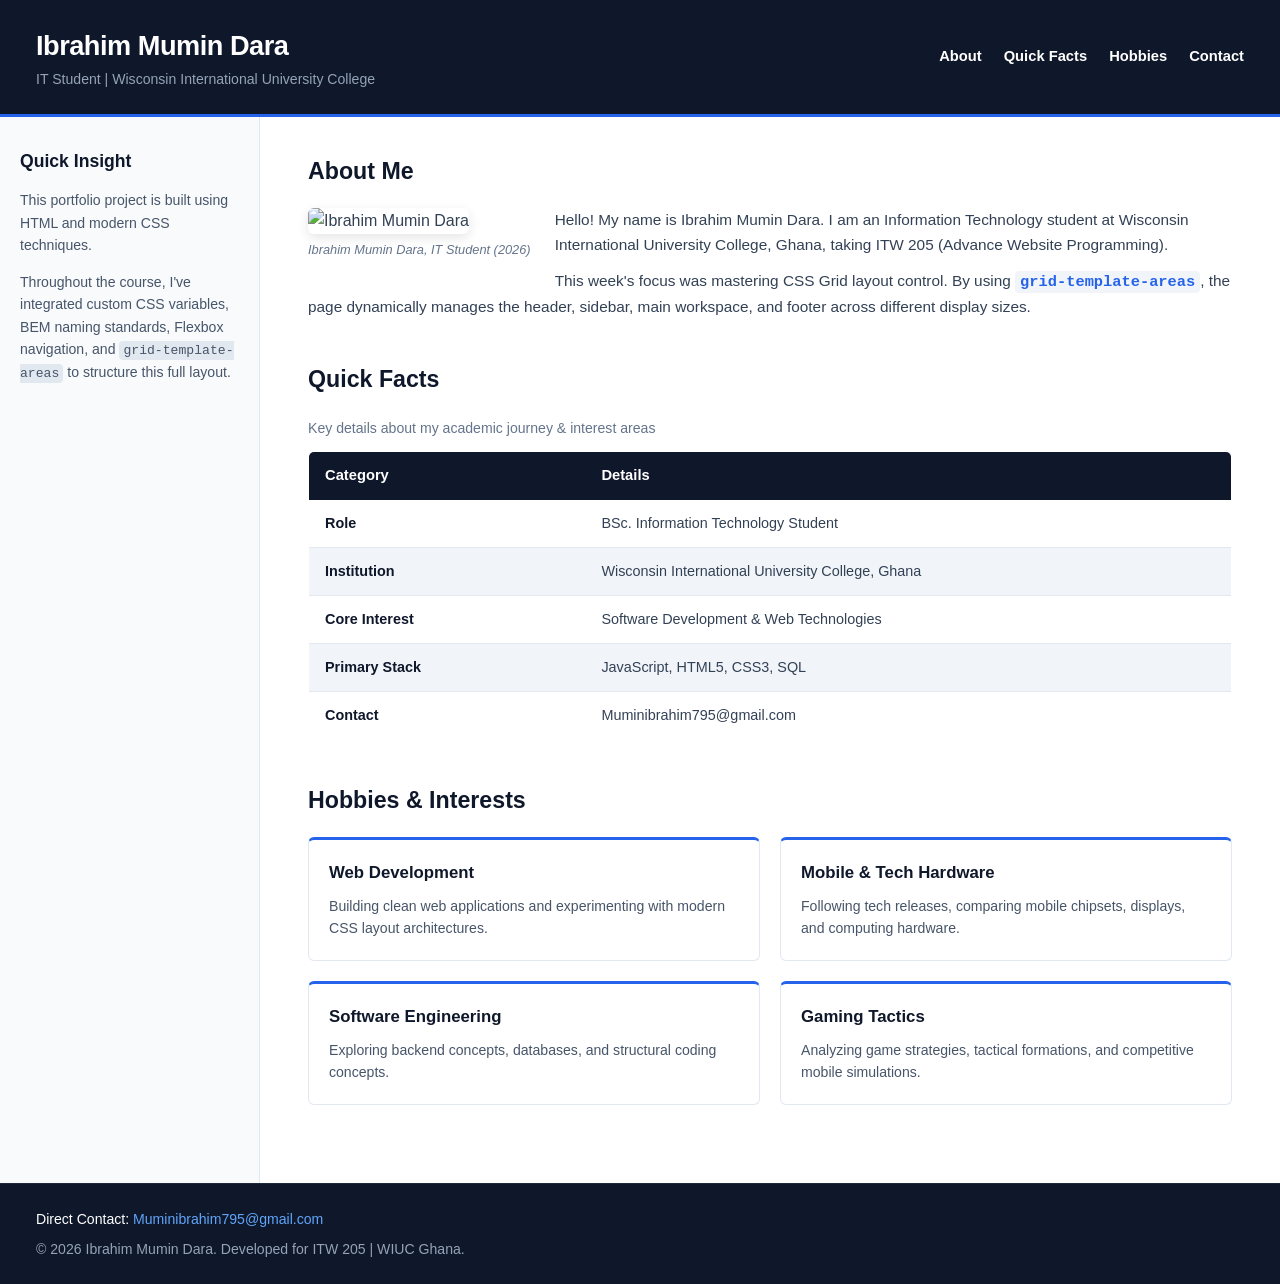
==== Assignment/index.html @ 05dba12e "Rename Assignment.html to index.html" ====
<!DOCTYPE html>
<html lang="en">
<head>
    <meta charset="UTF-8">
    <meta name="viewport" content="width=device-width, initial-scale=1.0">
    <title>Ibrahim Mumin Dara | IT Student Portfolio</title>
    <link rel="stylesheet" href="style.css">
</head>
<body>
    <div class="site-layout">
        <!-- HEADER -->
        <header class="header">
            <div class="header__brand">
                <h1 class="header__name">Ibrahim Mumin Dara</h1>
                <p class="header__tagline">IT Student | Wisconsin International University College</p>
            </div>
            <nav class="header__nav">
                <a href="#about" class="header__link">About</a>
                <a href="#quick-facts" class="header__link">Quick Facts</a>
                <a href="#hobbies" class="header__link">Hobbies</a>
                <a href="#contact" class="header__link">Contact</a>
            </nav>
        </header>

        <!-- SIDEBAR -->
        <aside class="sidebar">
            <div class="sidebar__box">
                <h2 class="sidebar__title">Quick Insight</h2>
                <p class="sidebar__content">
                    This portfolio project is built using HTML and modern CSS techniques.
                </p>
                <p class="sidebar__content">
                    Throughout the course, I've integrated custom CSS variables, BEM naming standards, Flexbox navigation, and <code>grid-template-areas</code> to structure this full layout.
                </p>
            </div>
        </aside>

        
        <main class="main">
            
            <section id="about" class="about-section">
                <h2 class="section-heading">About Me</h2>
                <div class="about-card">
                    <div class="about-card__image-wrapper">
                        <img src="profile.jpg" alt="Ibrahim Mumin Dara" class="about-card__image">
                        <span class="about-card__caption">Ibrahim Mumin Dara, IT Student (2026)</span>
                    </div>
                    <div class="about-card__bio">
                        <p>
                            Hello! My name is Ibrahim Mumin Dara. I am an Information Technology student at Wisconsin International University College, Ghana, taking ITW 205 (Advance Website Programming).
                        </p>
                        <p>
                            This week's focus was mastering CSS Grid layout control. By using <code>grid-template-areas</code>, the page dynamically manages the header, sidebar, main workspace, and footer across different display sizes.
                        </p>
                    </div>
                </div>
            </section>

            <!-- QUICK FACTS SECTION -->
            <section id="quick-facts" class="facts-section">
                <h2 class="section-heading">Quick Facts</h2>
                <p class="facts-section__intro">Key details about my academic journey & interest areas</p>
                
                <table class="profile-table">
                    <thead>
                        <tr class="profile-table__row profile-table__row--header">
                            <th class="profile-table__heading">Category</th>
                            <th class="profile-table__heading">Details</th>
                        </tr>
                    </thead>
                    <tbody>
                        <tr class="profile-table__row">
                            <td class="profile-table__cell profile-table__cell--bold">Role</td>
                            <td class="profile-table__cell">BSc. Information Technology Student</td>
                        </tr>
                        <tr class="profile-table__row">
                            <td class="profile-table__cell profile-table__cell--bold">Institution</td>
                            <td class="profile-table__cell">Wisconsin International University College, Ghana</td>
                        </tr>
                        <tr class="profile-table__row">
                            <td class="profile-table__cell profile-table__cell--bold">Core Interest</td>
                            <td class="profile-table__cell">Software Development & Web Technologies</td>
                        </tr>
                        <tr class="profile-table__row">
                            <td class="profile-table__cell profile-table__cell--bold">Primary Stack</td>
                            <td class="profile-table__cell">JavaScript, HTML5, CSS3, SQL</td>
                        </tr>
                        <tr class="profile-table__row">
                            <td class="profile-table__cell profile-table__cell--bold">Contact</td>
                            <td class="profile-table__cell">Muminibrahim795@gmail.com</td>
                        </tr>
                    </tbody>
                </table>
            </section>

            <!-- HOBBIES SECTION -->
            <section id="hobbies" class="hobbies-section">
                <h2 class="section-heading">Hobbies & Interests</h2>
                <div class="hobbies-grid">
                    <article class="hobby-card">
                        <h3 class="hobby-card__title">Web Development</h3>
                        <p class="hobby-card__desc">Building clean web applications and experimenting with modern CSS layout architectures.</p>
                    </article>

                    <article class="hobby-card">
                        <h3 class="hobby-card__title">Mobile & Tech Hardware</h3>
                        <p class="hobby-card__desc">Following tech releases, comparing mobile chipsets, displays, and computing hardware.</p>
                    </article>

                    <article class="hobby-card">
                        <h3 class="hobby-card__title">Software Engineering</h3>
                        <p class="hobby-card__desc">Exploring backend concepts, databases, and structural coding concepts.</p>
                    </article>

                    <article class="hobby-card">
                        <h3 class="hobby-card__title">Gaming Tactics</h3>
                        <p class="hobby-card__desc">Analyzing game strategies, tactical formations, and competitive mobile simulations.</p>
                    </article>
                </div>
            </section>
        </main>

        <!-- FOOTER -->
        <footer id="contact" class="footer">
            <p class="footer__contact">Direct Contact: <a href="mailto:Muminibrahim795@gmail.com" class="footer__email">Muminibrahim795@gmail.com</a></p>
            <p class="footer__copy">&copy; 2026 Ibrahim Mumin Dara. Developed for ITW 205 | WIUC Ghana.</p>
        </footer>
    </div>
</body>
</html>
---- Assignment/style.css ----
/* ==========================================================================
   1. Custom CSS Variables
   ========================================================================== */
:root {
  --primary-dark: #0f172a;
  --accent-blue: #2563eb;
  --accent-hover: #1d4ed8;
  --sidebar-bg: #f8fafc;
  --card-border: #e2e8f0;
  --text-main: #334155;
  --text-heading: #0f172a;
  --bg-table-alt: #f1f5f9;
  --radius-sm: 6px;
  --font-family: 'Segoe UI', Tahoma, Geneva, Verdana, sans-serif;
}

/* ==========================================================================
   2. Reset & General Setup
   ========================================================================== */
* {
  box-sizing: border-box;
  margin: 0;
  padding: 0;
}

body {
  font-family: var(--font-family);
  color: var(--text-main);
  line-height: 1.6;
  background-color: #ffffff;
}

/* ==========================================================================
   3. CSS Grid Page Layout (grid-template-areas)
   ========================================================================== */
.site-layout {
  display: grid;
  grid-template-columns: 260px 1fr;
  grid-template-rows: auto 1fr auto;
  grid-template-areas:
    "header header"
    "sidebar main"
    "footer footer";
  min-height: 100vh;
}

/* ==========================================================================
   4. Header Component (Flexbox)
   ========================================================================== */
.header {
  grid-area: header;
  background-color: var(--primary-dark);
  color: #ffffff;
  padding: 24px 36px;
  display: flex;
  justify-content: space-between;
  align-items: center;
  border-bottom: 3px solid var(--accent-blue);
}

.header__name {
  font-size: 1.7rem;
  letter-spacing: -0.5px;
  font-weight: 700;
}

.header__tagline {
  font-size: 0.88rem;
  color: #94a3b8;
}

.header__nav {
  display: flex;
  gap: 22px;
}

.header__link {
  color: #ffffff;
  text-decoration: none;
  font-weight: 600;
  font-size: 0.92rem;
  transition: color 0.2s ease;
}

.header__link:hover {
  color: #60a5fa;
}

/* ==========================================================================
   5. Sidebar Component
   ========================================================================== */
.sidebar {
  grid-area: sidebar;
  background-color: var(--sidebar-bg);
  padding: 30px 20px;
  border-right: 1px solid var(--card-border);
}

.sidebar__title {
  font-size: 1.1rem;
  color: var(--primary-dark);
  margin-bottom: 14px;
}

.sidebar__content {
  font-size: 0.88rem;
  margin-bottom: 14px;
  color: #475569;
}

.sidebar__content code {
  background-color: #e2e8f0;
  padding: 2px 4px;
  border-radius: 4px;
  font-size: 0.82rem;
}

/* ==========================================================================
   6. Main Content Component
   ========================================================================== */
.main {
  grid-area: main;
  padding: 36px 48px;
}

.section-heading {
  color: var(--primary-dark);
  font-size: 1.45rem;
  margin-bottom: 18px;
  position: relative;
}

.about-section, .facts-section, .hobbies-section {
  margin-bottom: 42px;
}

/* About Card Styling */
.about-card__image-wrapper {
  float: left;
  margin-right: 24px;
  margin-bottom: 12px;
}

.about-card__image {
  width: 170px;
  height: 225px;
  object-fit: cover;
  border-radius: var(--radius-sm);
  box-shadow: 0 4px 12px rgba(0, 0, 0, 0.1);
}

.about-card__caption {
  display: block;
  font-size: 0.8rem;
  color: #64748b;
  margin-top: 6px;
  font-style: italic;
}

.about-card__bio p {
  margin-bottom: 12px;
  font-size: 0.96rem;
}

.about-card__bio code {
  background-color: #f1f5f9;
  padding: 2px 5px;
  border-radius: 4px;
  color: var(--accent-blue);
  font-weight: 600;
}

/* Quick Facts Table Styling */
.facts-section__intro {
  font-size: 0.88rem;
  color: #64748b;
  margin-bottom: 12px;
}

.profile-table {
  width: 100%;
  border-collapse: collapse;
  background-color: #ffffff;
  border-radius: var(--radius-sm);
  overflow: hidden;
  border: 1px solid var(--card-border);
}

.profile-table__heading {
  background-color: var(--primary-dark);
  color: #ffffff;
  text-align: left;
  padding: 12px 16px;
  font-size: 0.92rem;
}

.profile-table__cell {
  padding: 12px 16px;
  border-bottom: 1px solid var(--card-border);
  font-size: 0.9rem;
}

.profile-table__cell--bold {
  font-weight: 600;
  color: var(--text-heading);
  width: 30%;
}

.profile-table__row:nth-child(even) {
  background-color: var(--bg-table-alt);
}

/* Hobbies Card Grid */
.hobbies-grid {
  display: grid;
  grid-template-columns: repeat(2, 1fr);
  gap: 20px;
}

.hobby-card {
  border: 1px solid var(--card-border);
  border-radius: var(--radius-sm);
  padding: 20px;
  background-color: #ffffff;
  border-top: 3px solid var(--accent-blue);
  transition: transform 0.2s ease, box-shadow 0.2s ease;
}

.hobby-card:hover {
  transform: translateY(-3px);
  box-shadow: 0 6px 16px rgba(0, 0, 0, 0.06);
}

.hobby-card__title {
  color: var(--primary-dark);
  font-size: 1.05rem;
  margin-bottom: 8px;
}

.hobby-card__desc {
  font-size: 0.88rem;
  color: #475569;
}

/* ==========================================================================
   7. Footer Component
   ========================================================================== */
.footer {
  grid-area: footer;
  background-color: var(--primary-dark);
  color: #94a3b8;
  padding: 24px 36px;
  font-size: 0.88rem;
  border-top: 1px solid #1e293b;
}

.footer__contact {
  margin-bottom: 8px;
  color: #ffffff;
}

.footer__email {
  color: #60a5fa;
  text-decoration: none;
}

.footer__email:hover {
  text-decoration: underline;
}

/* ==========================================================================
   8. Mobile Responsiveness
   ========================================================================== */
@media (max-width: 768px) {
  .site-layout {
    grid-template-columns: 1fr;
    grid-template-areas:
      "header"
      "sidebar"
      "main"
      "footer";
  }

  .header {
    flex-direction: column;
    align-items: flex-start;
    gap: 16px;
  }

  .hobbies-grid {
    grid-template-columns: 1fr;
  }

  .about-card__image-wrapper {
    float: none;
    margin-right: 0;
    margin-bottom: 16px;
  }
}
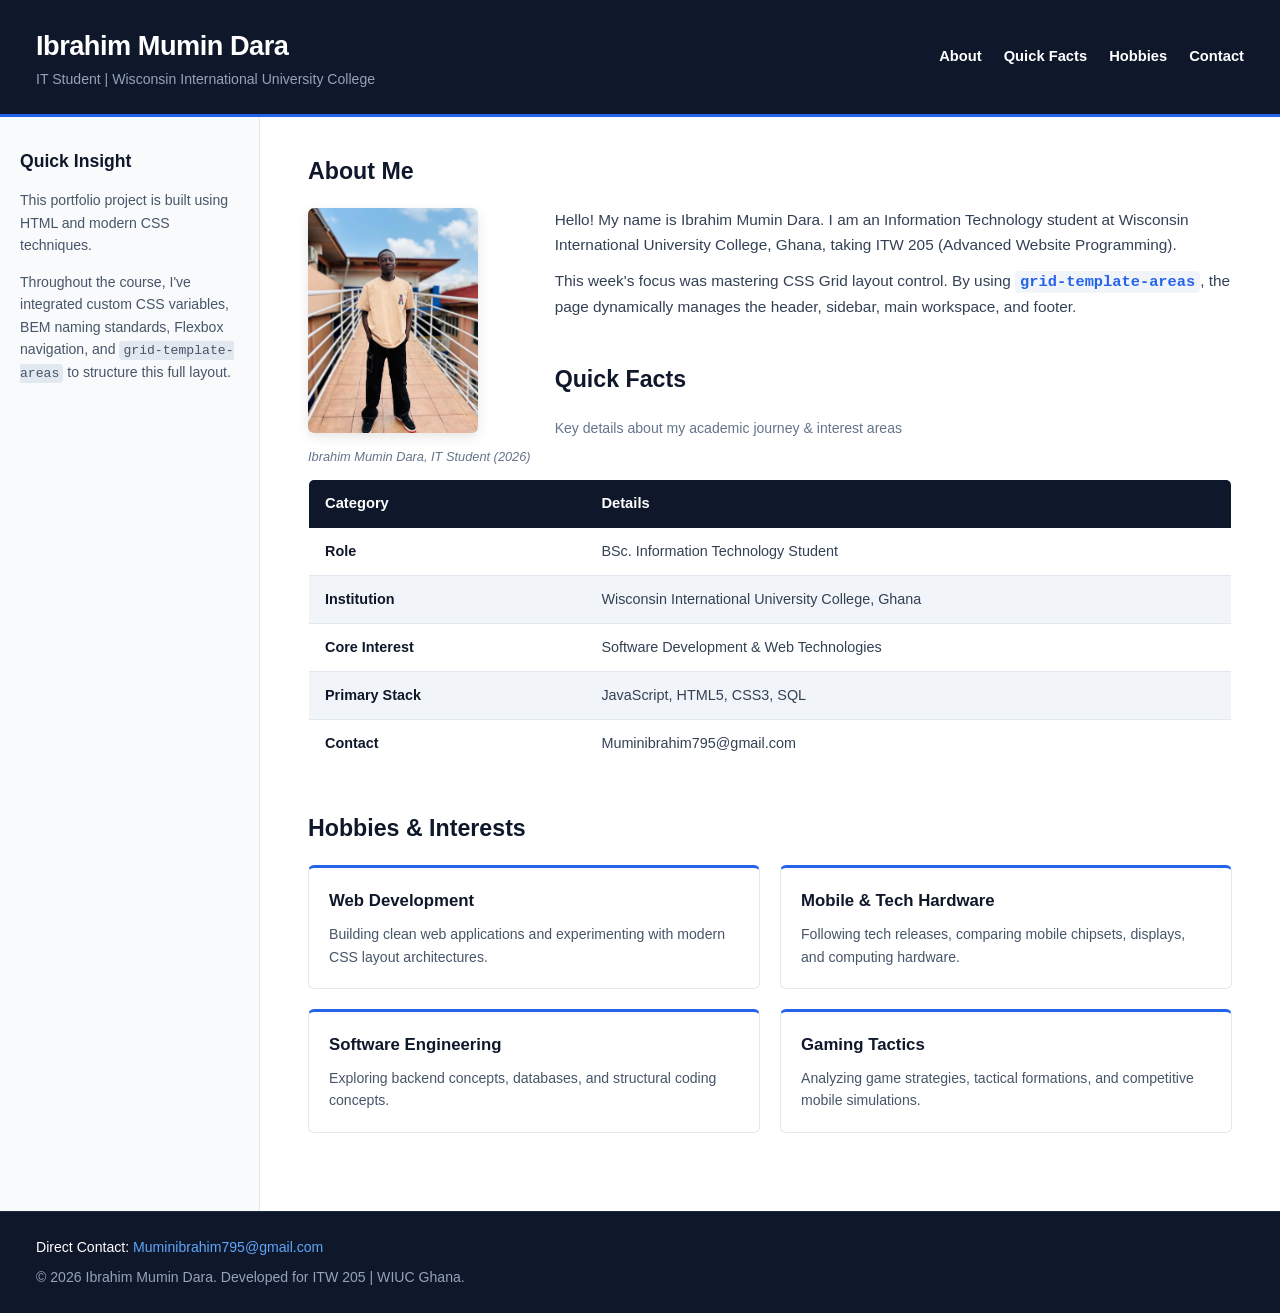
==== commit 773261eb: "Fix broken profile image path in portfolio" ====
--- a/Assignment/index.html
+++ b/Assignment/index.html
@@ -1,130 +1,85 @@
-<!DOCTYPE html>
-<html lang="en">
-<head>
-    <meta charset="UTF-8">
-    <meta name="viewport" content="width=device-width, initial-scale=1.0">
-    <title>Ibrahim Mumin Dara | IT Student Portfolio</title>
-    <link rel="stylesheet" href="style.css">
-</head>
-<body>
-    <div class="site-layout">
-        <!-- HEADER -->
-        <header class="header">
-            <div class="header__brand">
-                <h1 class="header__name">Ibrahim Mumin Dara</h1>
-                <p class="header__tagline">IT Student | Wisconsin International University College</p>
-            </div>
-            <nav class="header__nav">
-                <a href="#about" class="header__link">About</a>
-                <a href="#quick-facts" class="header__link">Quick Facts</a>
-                <a href="#hobbies" class="header__link">Hobbies</a>
-                <a href="#contact" class="header__link">Contact</a>
-            </nav>
-        </header>
-
-        <!-- SIDEBAR -->
-        <aside class="sidebar">
-            <div class="sidebar__box">
-                <h2 class="sidebar__title">Quick Insight</h2>
-                <p class="sidebar__content">
-                    This portfolio project is built using HTML and modern CSS techniques.
-                </p>
-                <p class="sidebar__content">
-                    Throughout the course, I've integrated custom CSS variables, BEM naming standards, Flexbox navigation, and <code>grid-template-areas</code> to structure this full layout.
-                </p>
-            </div>
-        </aside>
-
-        
-        <main class="main">
-            
-            <section id="about" class="about-section">
-                <h2 class="section-heading">About Me</h2>
-                <div class="about-card">
-                    <div class="about-card__image-wrapper">
-                        <img src="profile.jpg" alt="Ibrahim Mumin Dara" class="about-card__image">
-                        <span class="about-card__caption">Ibrahim Mumin Dara, IT Student (2026)</span>
-                    </div>
-                    <div class="about-card__bio">
-                        <p>
-                            Hello! My name is Ibrahim Mumin Dara. I am an Information Technology student at Wisconsin International University College, Ghana, taking ITW 205 (Advance Website Programming).
-                        </p>
-                        <p>
-                            This week's focus was mastering CSS Grid layout control. By using <code>grid-template-areas</code>, the page dynamically manages the header, sidebar, main workspace, and footer across different display sizes.
-                        </p>
-                    </div>
-                </div>
-            </section>
-
-            <!-- QUICK FACTS SECTION -->
-            <section id="quick-facts" class="facts-section">
-                <h2 class="section-heading">Quick Facts</h2>
-                <p class="facts-section__intro">Key details about my academic journey & interest areas</p>
-                
-                <table class="profile-table">
-                    <thead>
-                        <tr class="profile-table__row profile-table__row--header">
-                            <th class="profile-table__heading">Category</th>
-                            <th class="profile-table__heading">Details</th>
-                        </tr>
-                    </thead>
-                    <tbody>
-                        <tr class="profile-table__row">
-                            <td class="profile-table__cell profile-table__cell--bold">Role</td>
-                            <td class="profile-table__cell">BSc. Information Technology Student</td>
-                        </tr>
-                        <tr class="profile-table__row">
-                            <td class="profile-table__cell profile-table__cell--bold">Institution</td>
-                            <td class="profile-table__cell">Wisconsin International University College, Ghana</td>
-                        </tr>
-                        <tr class="profile-table__row">
-                            <td class="profile-table__cell profile-table__cell--bold">Core Interest</td>
-                            <td class="profile-table__cell">Software Development & Web Technologies</td>
-                        </tr>
-                        <tr class="profile-table__row">
-                            <td class="profile-table__cell profile-table__cell--bold">Primary Stack</td>
-                            <td class="profile-table__cell">JavaScript, HTML5, CSS3, SQL</td>
-                        </tr>
-                        <tr class="profile-table__row">
-                            <td class="profile-table__cell profile-table__cell--bold">Contact</td>
-                            <td class="profile-table__cell">Muminibrahim795@gmail.com</td>
-                        </tr>
-                    </tbody>
-                </table>
-            </section>
-
-            <!-- HOBBIES SECTION -->
-            <section id="hobbies" class="hobbies-section">
-                <h2 class="section-heading">Hobbies & Interests</h2>
-                <div class="hobbies-grid">
-                    <article class="hobby-card">
-                        <h3 class="hobby-card__title">Web Development</h3>
-                        <p class="hobby-card__desc">Building clean web applications and experimenting with modern CSS layout architectures.</p>
-                    </article>
-
-                    <article class="hobby-card">
-                        <h3 class="hobby-card__title">Mobile & Tech Hardware</h3>
-                        <p class="hobby-card__desc">Following tech releases, comparing mobile chipsets, displays, and computing hardware.</p>
-                    </article>
-
-                    <article class="hobby-card">
-                        <h3 class="hobby-card__title">Software Engineering</h3>
-                        <p class="hobby-card__desc">Exploring backend concepts, databases, and structural coding concepts.</p>
-                    </article>
-
-                    <article class="hobby-card">
-                        <h3 class="hobby-card__title">Gaming Tactics</h3>
-                        <p class="hobby-card__desc">Analyzing game strategies, tactical formations, and competitive mobile simulations.</p>
-                    </article>
-                </div>
-            </section>
-        </main>
-
-        <!-- FOOTER -->
-        <footer id="contact" class="footer">
-            <p class="footer__contact">Direct Contact: <a href="mailto:Muminibrahim795@gmail.com" class="footer__email">Muminibrahim795@gmail.com</a></p>
-            <p class="footer__copy">&copy; 2026 Ibrahim Mumin Dara. Developed for ITW 205 | WIUC Ghana.</p>
-        </footer>
-    </div>
-</body>
-</html>
+<!DOCTYPE html>
+<html lang="en">
+<head>
+    <meta charset="UTF-8">
+    <meta name="viewport" content="width=device-width, initial-scale=1.0">
+    <title>Ibrahim Mumin Dara | IT Student Portfolio</title>
+    <link rel="stylesheet" href="style.css">
+</head>
+<body>
+    <div class="site-layout">
+        <!-- HEADER -->
+        <header class="header">
+            <div class="header__brand">
+                <h1 class="header__name">Ibrahim Mumin Dara</h1>
+                <p class="header__tagline">IT Student | Wisconsin International University College</p>
+            </div>
+            <nav class="header__nav">
+                <a href="#about" class="header__link">About</a>
+                <a href="#quick-facts" class="header__link">Quick Facts</a>
+                <a href="#hobbies" class="header__link">Hobbies</a>
+                <a href="#contact" class="header__link">Contact</a>
+            </nav>
+        </header>
+
+        <!-- SIDEBAR -->
+        <aside class="sidebar">
+            <div class="sidebar__box">
+                <h2 class="sidebar__title">Quick Insight</h2>
+                <p class="sidebar__content">
+                    This portfolio project is built using HTML and modern CSS techniques.
+                </p>
+                <p class="sidebar__content">
+                    Throughout the course, I've integrated custom CSS variables, BEM naming standards, Flexbox navigation, and <code>grid-template-areas</code> to structure this full layout.
+                </p>
+            </div>
+        </aside>
+
+        <main class="main">
+            <section id="about" class="about-section">
+                <h2 class="section-heading">About Me</h2>
+                <div class="about-card">
+                    <div class="about-card__image-wrapper">
+                        <img src="Pofile.jpeg" alt="Ibrahim Mumin Dara" class="about-card__image">
+                        <span class="about-card__caption">Ibrahim Mumin Dara, IT Student (2026)</span>
+                    </div>
+                    <div class="about-card__bio">
+                        <p>Hello! My name is Ibrahim Mumin Dara. I am an Information Technology student at Wisconsin International University College, Ghana, taking ITW 205 (Advanced Website Programming).</p>
+                        <p>This week's focus was mastering CSS Grid layout control. By using <code>grid-template-areas</code>, the page dynamically manages the header, sidebar, main workspace, and footer.</p>
+                    </div>
+                </div>
+            </section>
+
+            <section id="quick-facts" class="facts-section">
+                <h2 class="section-heading">Quick Facts</h2>
+                <p class="facts-section__intro">Key details about my academic journey &amp; interest areas</p>
+                <table class="profile-table">
+                    <thead><tr class="profile-table__row profile-table__row--header"><th class="profile-table__heading">Category</th><th class="profile-table__heading">Details</th></tr></thead>
+                    <tbody>
+                        <tr class="profile-table__row"><td class="profile-table__cell profile-table__cell--bold">Role</td><td class="profile-table__cell">BSc. Information Technology Student</td></tr>
+                        <tr class="profile-table__row"><td class="profile-table__cell profile-table__cell--bold">Institution</td><td class="profile-table__cell">Wisconsin International University College, Ghana</td></tr>
+                        <tr class="profile-table__row"><td class="profile-table__cell profile-table__cell--bold">Core Interest</td><td class="profile-table__cell">Software Development &amp; Web Technologies</td></tr>
+                        <tr class="profile-table__row"><td class="profile-table__cell profile-table__cell--bold">Primary Stack</td><td class="profile-table__cell">JavaScript, HTML5, CSS3, SQL</td></tr>
+                        <tr class="profile-table__row"><td class="profile-table__cell profile-table__cell--bold">Contact</td><td class="profile-table__cell">Muminibrahim795@gmail.com</td></tr>
+                    </tbody>
+                </table>
+            </section>
+
+            <section id="hobbies" class="hobbies-section">
+                <h2 class="section-heading">Hobbies &amp; Interests</h2>
+                <div class="hobbies-grid">
+                    <article class="hobby-card"><h3 class="hobby-card__title">Web Development</h3><p class="hobby-card__desc">Building clean web applications and experimenting with modern CSS layout architectures.</p></article>
+                    <article class="hobby-card"><h3 class="hobby-card__title">Mobile &amp; Tech Hardware</h3><p class="hobby-card__desc">Following tech releases, comparing mobile chipsets, displays, and computing hardware.</p></article>
+                    <article class="hobby-card"><h3 class="hobby-card__title">Software Engineering</h3><p class="hobby-card__desc">Exploring backend concepts, databases, and structural coding concepts.</p></article>
+                    <article class="hobby-card"><h3 class="hobby-card__title">Gaming Tactics</h3><p class="hobby-card__desc">Analyzing game strategies, tactical formations, and competitive mobile simulations.</p></article>
+                </div>
+            </section>
+        </main>
+
+        <footer id="contact" class="footer">
+            <p class="footer__contact">Direct Contact: <a href="mailto:Muminibrahim795@gmail.com" class="footer__email">Muminibrahim795@gmail.com</a></p>
+            <p class="footer__copy">&copy; 2026 Ibrahim Mumin Dara. Developed for ITW 205 | WIUC Ghana.</p>
+        </footer>
+    </div>
+</body>
+</html>
